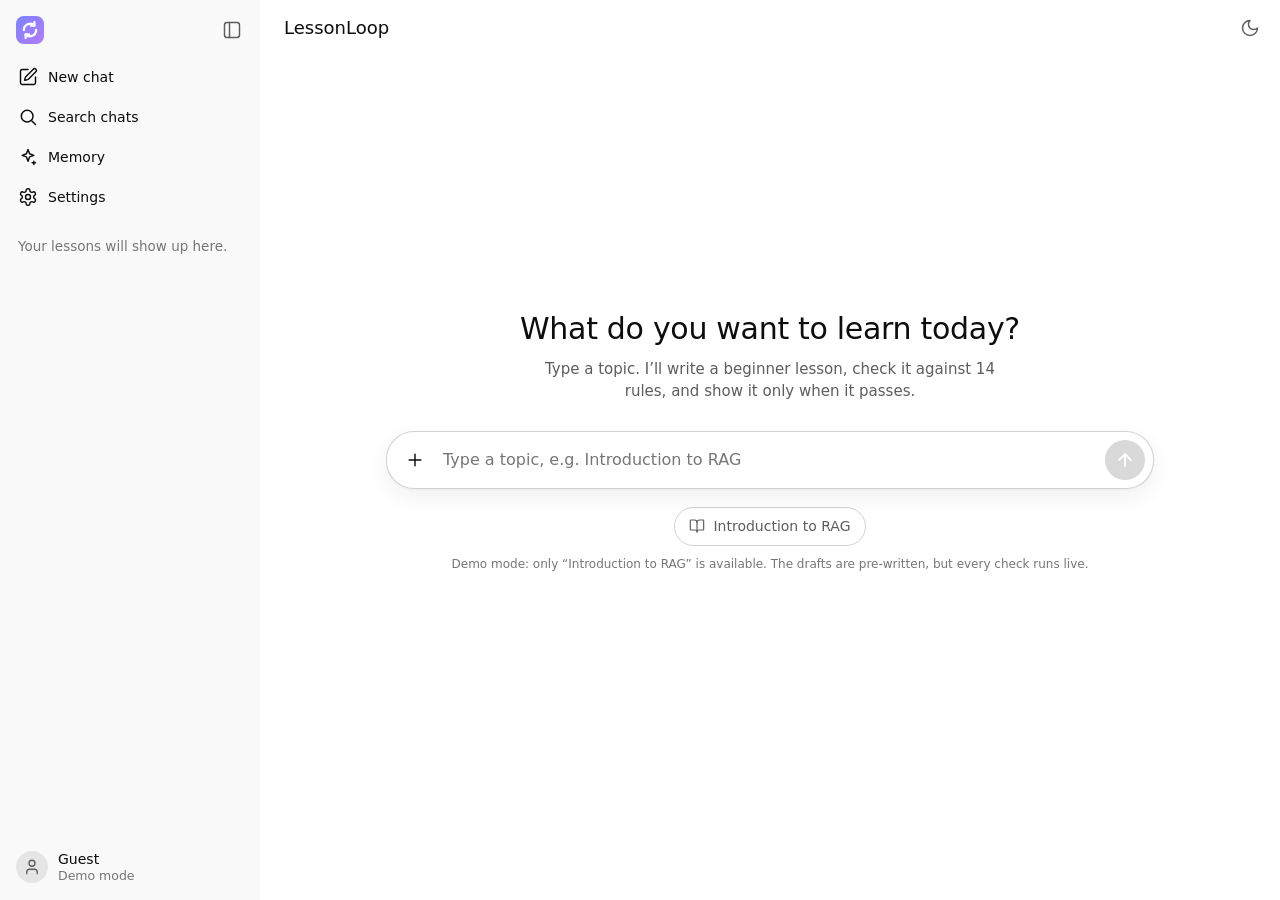
==== frontend/index.html @ 4636804f "LessonLoop: chat frontend, Java backend (PDF/image upload with OCR and pgvector), db schema, Render " ====
<!DOCTYPE html>
<html lang="en" data-theme="light">
<head>
  <meta charset="utf-8">
  <meta name="viewport" content="width=device-width, initial-scale=1, viewport-fit=cover">
  <title>LessonLoop</title>
  <meta name="description" content="Tell LessonLoop a topic. It writes a beginner lesson, checks it against 14 hard pass/fail rules, rewrites it until it passes, and shows you only the lesson that passes.">
  <meta name="color-scheme" content="light dark">
  <link rel="icon" href="data:image/svg+xml,%3Csvg xmlns='http://www.w3.org/2000/svg' viewBox='0 0 32 32'%3E%3Crect width='32' height='32' rx='9' fill='%237c83ff'/%3E%3Cpath d='M9 16a7 7 0 0 1 12-5m2 5a7 7 0 0 1-12 5' fill='none' stroke='white' stroke-width='2.6' stroke-linecap='round'/%3E%3Cpath d='M21 7v4h-4M11 25v-4h4' fill='none' stroke='white' stroke-width='2.6' stroke-linecap='round' stroke-linejoin='round'/%3E%3C/svg%3E">
  <script>
    /* Set the theme before first paint so the page never flashes the wrong colours.
       "lessonloop.theme" is shared with dashboard.html; no value means "follow the system". */
    (function () {
      try {
        var t = localStorage.getItem('lessonloop.theme');
        if (t !== 'light' && t !== 'dark') t = window.matchMedia('(prefers-color-scheme: dark)').matches ? 'dark' : 'light';
        document.documentElement.setAttribute('data-theme', t);
      } catch (e) {}
    })();
  </script>
  <link rel="stylesheet" href="css/chat.css">
</head>
<body>

  <!-- ============ ICON SPRITE (every icon in the page is <use href="#i-name">) ============ -->
  <svg width="0" height="0" style="position:absolute" aria-hidden="true" focusable="false">
    <defs>
      <linearGradient id="lg" x1="0" y1="0" x2="1" y2="1"><stop offset="0" stop-color="#7c83ff"/><stop offset="1" stop-color="#b17cff"/></linearGradient>

      <symbol id="i-logo" viewBox="0 0 32 32">
        <rect width="32" height="32" rx="9" fill="url(#lg)"/>
        <path d="M9 16a7 7 0 0 1 12-5m2 5a7 7 0 0 1-12 5" fill="none" stroke="#fff" stroke-width="2.6" stroke-linecap="round"/>
        <path d="M21 7v4h-4M11 25v-4h4" fill="none" stroke="#fff" stroke-width="2.6" stroke-linecap="round" stroke-linejoin="round"/>
      </symbol>
      <symbol id="i-sidebar" viewBox="0 0 24 24"><rect x="3" y="3" width="18" height="18" rx="3"/><path d="M9 3v18"/></symbol>
      <symbol id="i-new" viewBox="0 0 24 24"><path d="M12 3H5a2 2 0 0 0-2 2v14a2 2 0 0 0 2 2h14a2 2 0 0 0 2-2v-7"/><path d="M18.375 2.625a1 1 0 0 1 3 3l-9.013 9.014a2 2 0 0 1-.853.505l-2.873.84a.5.5 0 0 1-.62-.62l.84-2.873a2 2 0 0 1 .506-.852z"/></symbol>
      <symbol id="i-search" viewBox="0 0 24 24"><circle cx="11" cy="11" r="7"/><path d="m21 21-4.3-4.3"/></symbol>
      <symbol id="i-more" viewBox="0 0 24 24"><circle cx="5" cy="12" r="1.6" fill="currentColor" stroke="none"/><circle cx="12" cy="12" r="1.6" fill="currentColor" stroke="none"/><circle cx="19" cy="12" r="1.6" fill="currentColor" stroke="none"/></symbol>
      <symbol id="i-chevron-down" viewBox="0 0 24 24"><path d="m6 9 6 6 6-6"/></symbol>
      <symbol id="i-chevron-right" viewBox="0 0 24 24"><path d="m9 6 6 6-6 6"/></symbol>
      <symbol id="i-copy" viewBox="0 0 24 24"><rect width="14" height="14" x="8" y="8" rx="2"/><path d="M4 16c-1.1 0-2-.9-2-2V4c0-1.1.9-2 2-2h10c1.1 0 2 .9 2 2"/></symbol>
      <symbol id="i-check" viewBox="0 0 24 24"><path d="M20 6 9 17l-5-5"/></symbol>
      <symbol id="i-check-circle" viewBox="0 0 24 24"><circle cx="12" cy="12" r="9"/><path d="m8.5 12.5 2.5 2.5 4.5-5"/></symbol>
      <symbol id="i-thumb-up" viewBox="0 0 24 24"><path d="M7 10v12"/><path d="M15 5.88 14 10h5.83a2 2 0 0 1 1.92 2.56l-2.33 8A2 2 0 0 1 17.5 22H4a2 2 0 0 1-2-2v-8a2 2 0 0 1 2-2h2.76a2 2 0 0 0 1.79-1.11L12 2a3.13 3.13 0 0 1 3 3.88Z"/></symbol>
      <symbol id="i-thumb-down" viewBox="0 0 24 24"><path d="M17 14V2"/><path d="M9 18.12 10 14H4.17a2 2 0 0 1-1.92-2.56l2.33-8A2 2 0 0 1 6.5 2H20a2 2 0 0 1 2 2v8a2 2 0 0 1-2 2h-2.76a2 2 0 0 0-1.79 1.11L12 22a3.13 3.13 0 0 1-3-3.88Z"/></symbol>
      <symbol id="i-refresh" viewBox="0 0 24 24"><path d="M21 12a9 9 0 1 1-9-9c2.52 0 4.93 1 6.74 2.74L21 8"/><path d="M21 3v5h-5"/></symbol>
      <symbol id="i-arrow-up" viewBox="0 0 24 24"><path d="m5 12 7-7 7 7"/><path d="M12 19V5"/></symbol>
      <symbol id="i-arrow-down" viewBox="0 0 24 24"><path d="M12 5v14"/><path d="m19 12-7 7-7-7"/></symbol>
      <symbol id="i-stop" viewBox="0 0 24 24"><rect x="6" y="6" width="12" height="12" rx="2.5" fill="currentColor" stroke="none"/></symbol>
      <symbol id="i-plus" viewBox="0 0 24 24"><path d="M12 5v14M5 12h14"/></symbol>
      <symbol id="i-x" viewBox="0 0 24 24"><path d="M18 6 6 18M6 6l12 12"/></symbol>
      <symbol id="i-settings" viewBox="0 0 24 24"><path d="M12.22 2h-.44a2 2 0 0 0-2 2v.18a2 2 0 0 1-1 1.73l-.43.25a2 2 0 0 1-2 0l-.15-.08a2 2 0 0 0-2.73.73l-.22.38a2 2 0 0 0 .73 2.73l.15.1a2 2 0 0 1 1 1.72v.51a2 2 0 0 1-1 1.74l-.15.09a2 2 0 0 0-.73 2.73l.22.38a2 2 0 0 0 2.73.73l.15-.08a2 2 0 0 1 2 0l.43.25a2 2 0 0 1 1 1.73V20a2 2 0 0 0 2 2h.44a2 2 0 0 0 2-2v-.18a2 2 0 0 1 1-1.73l.43-.25a2 2 0 0 1 2 0l.15.08a2 2 0 0 0 2.73-.73l.22-.39a2 2 0 0 0-.73-2.73l-.15-.08a2 2 0 0 1-1-1.74v-.5a2 2 0 0 1 1-1.74l.15-.09a2 2 0 0 0 .73-2.73l-.22-.38a2 2 0 0 0-2.73-.73l-.15.08a2 2 0 0 1-2 0l-.43-.25a2 2 0 0 1-1-1.73V4a2 2 0 0 0-2-2z"/><circle cx="12" cy="12" r="3"/></symbol>
      <symbol id="i-trash" viewBox="0 0 24 24"><path d="M3 6h18"/><path d="M19 6v14a2 2 0 0 1-2 2H7a2 2 0 0 1-2-2V6"/><path d="M8 6V4a2 2 0 0 1 2-2h4a2 2 0 0 1 2 2v2"/></symbol>
      <symbol id="i-pencil" viewBox="0 0 24 24"><path d="M21.174 6.812a1 1 0 0 0-3.986-3.987L3.842 16.174a2 2 0 0 0-.5.83l-1.321 4.352a.5.5 0 0 0 .623.622l4.353-1.32a2 2 0 0 0 .83-.497z"/><path d="m15 5 4 4"/></symbol>
      <symbol id="i-download" viewBox="0 0 24 24"><path d="M21 15v4a2 2 0 0 1-2 2H5a2 2 0 0 1-2-2v-4"/><path d="m7 10 5 5 5-5"/><path d="M12 15V3"/></symbol>
      <symbol id="i-printer" viewBox="0 0 24 24"><path d="M6 9V2h12v7"/><path d="M6 18H4a2 2 0 0 1-2-2v-5a2 2 0 0 1 2-2h16a2 2 0 0 1 2 2v5a2 2 0 0 1-2 2h-2"/><rect x="6" y="14" width="12" height="8" rx="1"/></symbol>
      <symbol id="i-sun" viewBox="0 0 24 24"><circle cx="12" cy="12" r="4"/><path d="M12 2v2M12 20v2M4.93 4.93l1.41 1.41M17.66 17.66l1.41 1.41M2 12h2M20 12h2M4.93 19.07l1.41-1.41M17.66 6.34l1.41-1.41"/></symbol>
      <symbol id="i-moon" viewBox="0 0 24 24"><path d="M12 3a6 6 0 0 0 9 9 9 9 0 1 1-9-9z"/></symbol>
      <symbol id="i-user" viewBox="0 0 24 24"><path d="M19 21v-2a4 4 0 0 0-4-4H9a4 4 0 0 0-4 4v2"/><circle cx="12" cy="7" r="4"/></symbol>
      <symbol id="i-sparkle" viewBox="0 0 24 24"><path d="M12 3l1.9 5.1L19 10l-5.1 1.9L12 17l-1.9-5.1L5 10l5.1-1.9z"/><path d="M19 17v4M17 19h4"/></symbol>
      <symbol id="i-shield" viewBox="0 0 24 24"><path d="M20 13c0 5-3.5 7.5-7.66 8.95a1 1 0 0 1-.67-.01C7.5 20.5 4 18 4 13V6a1 1 0 0 1 1-1c2 0 4.5-1.2 6.24-2.72a1.17 1.17 0 0 1 1.52 0C14.51 3.81 17 5 19 5a1 1 0 0 1 1 1z"/><path d="m9 12 2 2 4-4"/></symbol>
      <symbol id="i-database" viewBox="0 0 24 24"><ellipse cx="12" cy="5" rx="9" ry="3"/><path d="M3 5v14a9 3 0 0 0 18 0V5"/><path d="M3 12a9 3 0 0 0 18 0"/></symbol>
      <symbol id="i-sliders" viewBox="0 0 24 24"><path d="M4 21v-7M4 10V3M12 21v-9M12 8V3M20 21v-5M20 12V3M1 14h6M9 8h6M17 16h6"/></symbol>
      <symbol id="i-alert" viewBox="0 0 24 24"><path d="m21.73 18-8-14a2 2 0 0 0-3.48 0l-8 14A2 2 0 0 0 4 21h16a2 2 0 0 0 1.73-3"/><path d="M12 9v4"/><path d="M12 17h.01"/></symbol>
      <symbol id="i-book" viewBox="0 0 24 24"><path d="M12 7v14"/><path d="M3 18a1 1 0 0 1-1-1V4a1 1 0 0 1 1-1h5a4 4 0 0 1 4 4 4 4 0 0 1 4-4h5a1 1 0 0 1 1 1v13a1 1 0 0 1-1 1h-6a3 3 0 0 0-3 3 3 3 0 0 0-3-3z"/></symbol>
      <symbol id="i-list" viewBox="0 0 24 24"><path d="M8 6h13M8 12h13M8 18h13M3 6h.01M3 12h.01M3 18h.01"/></symbol>
      <symbol id="i-upload" viewBox="0 0 24 24"><path d="M21 15v4a2 2 0 0 1-2 2H5a2 2 0 0 1-2-2v-4"/><path d="m17 8-5-5-5 5"/><path d="M12 3v12"/></symbol>
      <symbol id="i-external" viewBox="0 0 24 24"><path d="M15 3h6v6"/><path d="M10 14 21 3"/><path d="M18 13v6a2 2 0 0 1-2 2H5a2 2 0 0 1-2-2V8a2 2 0 0 1 2-2h6"/></symbol>
    </defs>
  </svg>

  <a class="skip" href="#composer-input">Skip to message box</a>

  <div class="app" id="app" data-sidebar="open">
    <script>
      /* Decide the sidebar state before first paint (closed on phones, or if the user closed it), so it never flashes. */
      (function () {
        try {
          var p = JSON.parse(localStorage.getItem('lessonloop.chat.prefs.v1') || '{}');
          var open = !window.matchMedia('(max-width: 900px)').matches && p.sidebar !== false;
          document.getElementById('app').setAttribute('data-sidebar', open ? 'open' : 'closed');
        } catch (e) {}
      })();
    </script>

    <!-- ============ SIDEBAR ============ -->
    <aside class="sidebar" id="sidebar" aria-label="Sidebar">
      <div class="sb-inner">
        <div class="sb-top">
          <button class="sb-logo" type="button" data-action="new-chat" aria-label="LessonLoop, start a new chat" title="New chat">
            <svg class="ico logo-ico" aria-hidden="true" focusable="false"><use href="#i-logo"/></svg>
          </button>
          <button class="icon-btn" type="button" data-action="toggle-sidebar" aria-label="Close sidebar" title="Close sidebar">
            <svg class="ico" aria-hidden="true" focusable="false"><use href="#i-sidebar"/></svg>
          </button>
        </div>

        <div class="sb-nav">
          <button class="sb-item" type="button" data-action="new-chat">
            <svg class="ico" aria-hidden="true" focusable="false"><use href="#i-new"/></svg><span>New chat</span>
          </button>
          <button class="sb-item" type="button" data-action="open-search">
            <svg class="ico" aria-hidden="true" focusable="false"><use href="#i-search"/></svg><span>Search chats</span>
          </button>
          <button class="sb-item" type="button" data-action="open-settings" data-tab="memory">
            <svg class="ico" aria-hidden="true" focusable="false"><use href="#i-sparkle"/></svg><span>Memory</span>
          </button>
          <button class="sb-item" type="button" data-action="open-settings" data-tab="general">
            <svg class="ico" aria-hidden="true" focusable="false"><use href="#i-settings"/></svg><span>Settings</span>
          </button>
        </div>

        <nav class="sb-scroll" id="chat-list" aria-label="Chat history"></nav>

        <div class="sb-foot">
          <button class="profile" type="button" id="profile-btn" data-action="profile-menu" aria-haspopup="menu" aria-expanded="false">
            <span class="avatar"><svg class="ico" aria-hidden="true" focusable="false"><use href="#i-user"/></svg></span>
            <span class="profile-text"><b>Guest</b><small id="profile-sub">Demo mode</small></span>
          </button>
        </div>
      </div>
    </aside>
    <div class="sb-backdrop" id="sb-backdrop" data-action="toggle-sidebar" hidden></div>

    <!-- ============ MAIN ============ -->
    <div class="main">
      <header class="topbar">
        <div class="tb-left">
          <button class="icon-btn tb-open" type="button" data-action="toggle-sidebar" aria-label="Open sidebar" title="Open sidebar">
            <svg class="ico" aria-hidden="true" focusable="false"><use href="#i-sidebar"/></svg>
          </button>
          <button class="icon-btn tb-new" type="button" data-action="new-chat" aria-label="New chat" title="New chat">
            <svg class="ico" aria-hidden="true" focusable="false"><use href="#i-new"/></svg>
          </button>
          <div class="model-btn static"><span class="model-name">LessonLoop</span></div>
        </div>
        <div class="tb-right">
          <button class="icon-btn theme-btn" type="button" data-action="theme-toggle" aria-label="Switch light or dark theme" title="Switch theme">
            <svg class="ico ico-moon" aria-hidden="true" focusable="false"><use href="#i-moon"/></svg>
            <svg class="ico ico-sun" aria-hidden="true" focusable="false"><use href="#i-sun"/></svg>
          </button>
        </div>
      </header>

      <main class="thread-wrap" id="main" data-empty="true">
        <div class="scroller" id="scroller">
          <div class="hero" id="hero">
            <h1>What do you want to learn today?</h1>
            <p>Type a topic. I’ll write a beginner lesson, check it against 14 rules, and show it only when it passes.</p>
          </div>
          <div class="thread" id="thread" role="log" aria-live="off" aria-label="Conversation"></div>
        </div>

        <div class="composer-zone">
          <button class="to-bottom" id="to-bottom" type="button" data-action="scroll-bottom" aria-label="Scroll to the latest message" title="Scroll to bottom" hidden>
            <svg class="ico" aria-hidden="true" focusable="false"><use href="#i-arrow-down"/></svg>
          </button>
          <div class="composer-inner">
            <form class="composer" id="composer" autocomplete="off">
              <button class="c-btn plus" type="button" id="plus-btn" data-action="plus-menu" aria-label="Options" title="Options" aria-haspopup="menu" aria-expanded="false">
                <svg class="ico" aria-hidden="true" focusable="false"><use href="#i-plus"/></svg>
              </button>
              <label class="sr-only" for="composer-input">Message</label>
              <textarea id="composer-input" rows="1" maxlength="500" placeholder="Type a topic, e.g. Introduction to RAG"></textarea>
              <button class="c-btn send" type="submit" id="send-btn" aria-label="Send message" title="Send" disabled>
                <svg class="ico" aria-hidden="true" focusable="false"><use href="#i-arrow-up"/></svg>
              </button>
            </form>
            <div class="chips" id="chips"></div>
            <p class="foot-note" id="foot-note"></p>
          </div>
        </div>
      </main>
    </div>
  </div>

  <!-- ============ SETTINGS ============ -->
  <dialog id="settings" class="modal settings" aria-labelledby="settings-title">
    <div class="modal-head">
      <h2 id="settings-title">Settings</h2>
      <button class="icon-btn" type="button" data-action="close-dialog" aria-label="Close settings">
        <svg class="ico" aria-hidden="true" focusable="false"><use href="#i-x"/></svg>
      </button>
    </div>
    <div class="settings-body">
      <nav class="settings-nav" id="settings-nav" aria-label="Settings sections"></nav>
      <div class="settings-pane" id="settings-pane"></div>
    </div>
  </dialog>

  <!-- ============ SEARCH ============ -->
  <dialog id="search" class="modal search" aria-label="Search chats">
    <div class="search-box">
      <svg class="ico" aria-hidden="true" focusable="false"><use href="#i-search"/></svg>
      <input id="search-input" type="text" placeholder="Search chats…" autocomplete="off" spellcheck="false" aria-label="Search chats">
      <button class="icon-btn" type="button" data-action="close-dialog" aria-label="Close search">
        <svg class="ico" aria-hidden="true" focusable="false"><use href="#i-x"/></svg>
      </button>
    </div>
    <div class="search-results" id="search-results"></div>
  </dialog>

  <!-- ============ CONFIRM ============ -->
  <dialog id="confirm" class="modal confirm" aria-labelledby="confirm-title">
    <form method="dialog">
      <h2 id="confirm-title"></h2>
      <p id="confirm-text"></p>
      <div class="confirm-actions">
        <button class="btn ghost" id="confirm-cancel" value="cancel">Cancel</button>
        <button class="btn danger" id="confirm-ok" value="ok">Delete</button>
      </div>
    </form>
  </dialog>

  <div class="toasts" id="toasts" popover="manual" aria-live="polite"></div>
  <div class="sr-only" id="sr-status" role="status" aria-live="polite"></div>
  <input type="file" id="file-input" accept="application/pdf,image/*" hidden>

  <script src="js/rubric.js"></script>
  <script src="js/lesson.js"></script>
  <script src="js/evaluator.js"></script>
  <script src="js/markdown.js"></script>
  <script src="js/memory.js"></script>
  <script src="js/engine.js"></script>
  <script src="js/chat-store.js"></script>
  <script src="js/chat-ui.js"></script>
  <script src="js/chat.js"></script>
</body>
</html>
---- frontend/css/chat.css ----
/* =====================================================================
   LessonLoop chat — styles
   tokens → base → layout → sidebar → header → thread → composer →
   menus → dialogs → controls → toasts → responsive → motion → print
   ===================================================================== */

/* ---------- 1. tokens ---------- */
:root {
  --font: ui-sans-serif, -apple-system, system-ui, "Segoe UI", Roboto, "Helvetica Neue", Arial, "Noto Sans", sans-serif, "Apple Color Emoji", "Segoe UI Emoji";
  --mono: ui-monospace, SFMono-Regular, "SF Mono", Menlo, Consolas, "Liberation Mono", monospace;
  --sidebar-w: 260px;
  --thread-w: 768px;
  --ease: cubic-bezier(.2, .7, .2, 1);

  --bg: #ffffff;
  --bg-sidebar: #f9f9f9;
  --bg-pop: #ffffff;
  --bg-subtle: #f4f4f4;
  --bg-hover: rgba(0, 0, 0, .05);
  --bg-active: rgba(0, 0, 0, .08);
  --seg-on: #ffffff;
  --text: #0d0d0d;
  --text-2: #5d5d5d;
  --text-3: #767676;
  --border: rgba(0, 0, 0, .1);
  --border-strong: rgba(0, 0, 0, .18);
  --composer-bg: #ffffff;
  --composer-shadow: 0 1px 2px rgba(0, 0, 0, .04), 0 8px 24px rgba(0, 0, 0, .06);
  --btn-bg: #0d0d0d;
  --btn-fg: #ffffff;
  --btn-off: #d9d9d9;
  --accent: #4f56e0;
  --accent-soft: rgba(79, 86, 224, .18);
  --pass: #0e8f63;  --pass-bg: rgba(14, 143, 99, .1);
  --fail: #d92d20;  --fail-bg: rgba(217, 45, 32, .08);
  --warn: #b45309;  --warn-bg: rgba(217, 119, 6, .1);
  --pop-shadow: 0 12px 40px rgba(0, 0, 0, .14), 0 2px 6px rgba(0, 0, 0, .06);
  --overlay: rgba(0, 0, 0, .4);
  color-scheme: light;
}

:root[data-theme="dark"] {
  --bg: #212121;
  --bg-sidebar: #171717;
  --bg-pop: #2f2f2f;
  --bg-subtle: #2f2f2f;
  --bg-hover: rgba(255, 255, 255, .07);
  --bg-active: rgba(255, 255, 255, .11);
  --seg-on: #4a4a4a;
  --text: #ececec;
  --text-2: #b4b4b4;
  --text-3: #8a8a8a;
  --border: rgba(255, 255, 255, .1);
  --border-strong: rgba(255, 255, 255, .2);
  --composer-bg: #303030;
  --composer-shadow: 0 0 0 1px rgba(255, 255, 255, .03);
  --btn-bg: #ffffff;
  --btn-fg: #0d0d0d;
  --btn-off: #4a4a4a;
  --accent: #9096ff;
  --accent-soft: rgba(144, 150, 255, .22);
  --pass: #3ddc9a;  --pass-bg: rgba(61, 220, 154, .12);
  --fail: #ff6b60;  --fail-bg: rgba(255, 107, 96, .12);
  --warn: #f5b042;  --warn-bg: rgba(245, 176, 66, .12);
  --pop-shadow: 0 12px 40px rgba(0, 0, 0, .5), 0 0 0 1px rgba(255, 255, 255, .06);
  --overlay: rgba(0, 0, 0, .6);
  color-scheme: dark;
}

/* ---------- 2. base ---------- */
*, *::before, *::after { box-sizing: border-box; }
html { height: 100%; -webkit-text-size-adjust: 100%; }
body {
  margin: 0; height: 100%; overflow: hidden;
  background: var(--bg); color: var(--text);
  font: 16px/1.5 var(--font);
  -webkit-font-smoothing: antialiased; text-rendering: optimizeLegibility;
}
* { scrollbar-width: thin; scrollbar-color: var(--border-strong) transparent; }
button, input, textarea, select { font: inherit; color: inherit; }
button { background: none; border: 0; padding: 0; cursor: pointer; -webkit-tap-highlight-color: transparent; }
button:disabled { cursor: default; }
a { color: inherit; }
h1, h2, h3, h4, p { margin: 0; }
[hidden] { display: none !important; }
:focus-visible { outline: 2px solid var(--accent); outline-offset: 2px; }
::selection { background: var(--accent-soft); }

.sr-only { position: absolute; width: 1px; height: 1px; margin: -1px; padding: 0; overflow: hidden; clip: rect(0, 0, 0, 0); white-space: nowrap; border: 0; }
.skip { position: absolute; left: -9999px; top: 8px; z-index: 500; padding: 8px 14px; border-radius: 10px; background: var(--btn-bg); color: var(--btn-fg); }
.skip:focus { left: 8px; }

.ico { width: 20px; height: 20px; flex: none; fill: none; stroke: currentColor; stroke-width: 1.75; stroke-linecap: round; stroke-linejoin: round; }
.logo-ico { width: 28px; height: 28px; stroke: none; }

/* ---------- 3. layout ---------- */
.app { display: flex; width: 100%; height: 100vh; height: 100dvh; overflow: hidden; }
.main { flex: 1; min-width: 0; display: flex; flex-direction: column; position: relative; }

/* ---------- 4. sidebar ---------- */
.sidebar {
  flex: 0 0 var(--sidebar-w); width: var(--sidebar-w);
  background: var(--bg-sidebar); overflow: hidden;
  transition: flex-basis .25s var(--ease), width .25s var(--ease);
}
.app[data-sidebar="closed"] .sidebar { flex-basis: 0; width: 0; }
.sb-inner { width: var(--sidebar-w); height: 100%; display: flex; flex-direction: column; padding: 8px; }

.sb-top { flex: none; display: flex; align-items: center; justify-content: space-between; height: 44px; padding: 0 2px 0 2px; }
.sb-logo { width: 40px; height: 40px; display: grid; place-items: center; border-radius: 10px; }
.sb-logo:hover { background: var(--bg-hover); }

.icon-btn { width: 36px; height: 36px; display: inline-grid; place-items: center; flex: none; border-radius: 10px; color: var(--text-2); }
.icon-btn:hover { background: var(--bg-hover); color: var(--text); }

.sb-nav { flex: none; display: flex; flex-direction: column; gap: 2px; margin: 6px 0 4px; }
.sb-item { display: flex; align-items: center; gap: 10px; width: 100%; height: 38px; padding: 0 10px; border-radius: 10px; font-size: 14px; text-align: left; color: var(--text); }
.sb-item:hover { background: var(--bg-hover); }

.sb-scroll { flex: 1; min-height: 0; overflow-y: auto; margin: 0 -4px; padding: 0 4px 8px; }
.sb-group-title { padding: 16px 10px 6px; font-size: 12px; line-height: 16px; font-weight: 600; color: var(--text-3); }
.sb-empty { padding: 16px 10px; font-size: 13.5px; color: var(--text-3); }

.chat-item { position: relative; display: flex; align-items: center; border-radius: 10px; }
.chat-item:hover, .chat-item:focus-within { background: var(--bg-hover); }
.chat-item.active { background: var(--bg-active); }
.chat-link {
  flex: 1; min-width: 0; display: block; height: 36px; padding: 0 10px; line-height: 36px;
  font-size: 14px; white-space: nowrap; overflow: hidden; text-overflow: ellipsis;
  text-decoration: none; border-radius: 10px;
}
.chat-item:hover .chat-link, .chat-item:focus-within .chat-link { padding-right: 38px; }
.chat-more { position: absolute; right: 4px; top: 4px; width: 28px; height: 28px; display: none; place-items: center; border-radius: 8px; color: var(--text-2); }
.chat-more:hover, .chat-more[aria-expanded="true"] { background: var(--bg-active); color: var(--text); }
.chat-item:hover .chat-more, .chat-item:focus-within .chat-more, .chat-more[aria-expanded="true"] { display: grid; }
.chat-busy { flex: none; width: 8px; height: 8px; margin-right: 12px; border-radius: 50%; background: var(--text-3); animation: pulse 1s ease-in-out infinite; }
.chat-item:hover .chat-busy { display: none; }
.chat-rename { width: 100%; height: 36px; padding: 0 10px; font-size: 14px; border: 1px solid var(--border-strong); border-radius: 10px; background: var(--bg); outline: none; }
.chat-rename:focus { border-color: var(--accent); box-shadow: 0 0 0 3px var(--accent-soft); }

.sb-foot { flex: none; padding-top: 8px; }
.profile { display: flex; align-items: center; gap: 10px; width: 100%; padding: 8px; border-radius: 12px; text-align: left; }
.profile:hover, .profile[aria-expanded="true"] { background: var(--bg-hover); }
.avatar { width: 32px; height: 32px; flex: none; display: grid; place-items: center; border-radius: 50%; background: var(--bg-active); color: var(--text-2); }
.avatar .ico { width: 18px; height: 18px; }
.profile-text { display: flex; flex-direction: column; min-width: 0; line-height: 1.25; }
.profile-text b { font-size: 14px; font-weight: 500; }
.profile-text small { font-size: 12.5px; color: var(--text-3); }

.sb-backdrop { position: fixed; inset: 0; z-index: 50; background: var(--overlay); }

/* ---------- 5. header ---------- */
.topbar { flex: none; height: 56px; display: flex; align-items: center; justify-content: space-between; gap: 8px; padding: 0 12px; }
.tb-left, .tb-right { display: flex; align-items: center; gap: 4px; min-width: 0; }
.tb-open, .tb-new { display: none; }
.app[data-sidebar="closed"] .tb-open, .app[data-sidebar="closed"] .tb-new { display: inline-grid; }

.model-btn { display: inline-flex; align-items: center; gap: 8px; height: 40px; padding: 0 10px 0 12px; border-radius: 12px; font-size: 18px; line-height: 24px; color: var(--text); white-space: nowrap; }
.model-btn:hover, .model-btn[aria-expanded="true"] { background: var(--bg-hover); }
.model-name { font-weight: 500; }
.model-btn.static { cursor: default; padding-right: 12px; }
.model-btn.static:hover { background: none; }
.model-mode { color: var(--text-3); }
.model-btn .ico { width: 16px; height: 16px; color: var(--text-3); }

.theme-btn .ico-sun { display: none; }
:root[data-theme="dark"] .theme-btn .ico-sun { display: block; }
:root[data-theme="dark"] .theme-btn .ico-moon { display: none; }

/* ---------- 6. thread ---------- */
.thread-wrap { position: relative; flex: 1; min-height: 0; display: flex; flex-direction: column; }
.scroller { flex: 1 1 auto; min-height: 0; overflow-y: auto; overscroll-behavior: contain; }

.hero { display: none; text-align: center; padding: 0 24px 28px; }
.hero h1 { font-size: 30px; line-height: 38px; font-weight: 500; letter-spacing: -.01em; }
.hero p { max-width: 480px; margin: 10px auto 0; font-size: 15px; line-height: 1.5; color: var(--text-2); }

.thread-wrap[data-empty="true"] { justify-content: center; padding-bottom: 7vh; }
.thread-wrap[data-empty="true"] .scroller { flex: 0 0 auto; overflow: visible; }
.thread-wrap[data-empty="true"] .hero { display: block; }
.thread-wrap[data-empty="true"] .thread { display: none; }

.thread { width: 100%; max-width: var(--thread-w); margin: 0 auto; padding: 4px 20px 32px; }
.msg { margin-top: 28px; }
.msg:first-child { margin-top: 12px; }
.msg.enter { animation: rise .28s var(--ease) both; }

/* user message: right-aligned bubble */
.msg.user { display: flex; flex-direction: column; align-items: flex-end; gap: 2px; }
.bubble { max-width: 75%; padding: 10px 18px; border-radius: 22px; background: var(--bg-subtle); line-height: 1.6; white-space: pre-wrap; overflow-wrap: anywhere; }
.msg-tools { display: flex; opacity: 0; transition: opacity .15s; }
.msg.user:hover .msg-tools, .msg.user:focus-within .msg-tools { opacity: 1; }

/* assistant message */
.prose { font-size: 16px; line-height: 1.75; color: var(--text); overflow-wrap: anywhere; }
.prose > :first-child { margin-top: 0; }
.prose > :last-child { margin-bottom: 0; }
.prose h1 { margin: 4px 0 18px; font-size: 1.75rem; line-height: 1.25; font-weight: 700; letter-spacing: -.015em; }
.prose h2 { margin: 32px 0 10px; font-size: 1.25rem; line-height: 1.4; font-weight: 600; }
.prose h3 { margin: 24px 0 8px; font-size: 1.0625rem; line-height: 1.5; font-weight: 600; }
.prose p { margin: 0 0 16px; }
.prose strong { font-weight: 600; }
.prose ul, .prose ol { margin: 0 0 16px; padding-left: 26px; }
.prose li { margin: 6px 0; padding-left: 4px; }
.prose li::marker { color: var(--text-2); }
.prose blockquote { margin: 0 0 20px; padding: 2px 0 2px 16px; border-left: 3px solid var(--border-strong); color: var(--text-2); }
.prose code { padding: .15em .4em; border-radius: 6px; background: var(--bg-active); font: .875em var(--mono); }

.caret { display: inline-block; width: .62em; height: .62em; margin-left: 4px; border-radius: 50%; background: var(--text); vertical-align: baseline; animation: caret 1s ease-in-out infinite; }

.suggest { display: flex; flex-wrap: wrap; gap: 8px; margin-top: 16px; }
.stopped-note { color: var(--text-3); font-size: 14.5px; }

/* "thinking" row: the generate → evaluate → regenerate loop, collapsed like ChatGPT's reasoning */
.think { margin: 0 0 14px; }
.think-btn { display: inline-flex; align-items: center; gap: 8px; max-width: 100%; margin-left: -8px; padding: 6px 8px; border-radius: 12px; font-size: 14.5px; line-height: 20px; color: var(--text-2); text-align: left; }
.think-btn:hover:not(:disabled) { background: var(--bg-hover); color: var(--text); }
.think-btn:disabled { cursor: default; }
.think-ico { width: 18px; height: 18px; display: grid; place-items: center; flex: none; }
.think-ico .ico { width: 18px; height: 18px; }
.think[data-tone="ok"] .think-ico { color: var(--pass); }
.think[data-tone="warn"] .think-ico { color: var(--warn); }
.think[data-tone="bad"] .think-ico { color: var(--fail); }
.think[data-tone="idle"] .think-ico { color: var(--text-3); }
.think-label { min-width: 0; overflow: hidden; text-overflow: ellipsis; white-space: nowrap; }
.think[data-tone="ok"] .think-label { color: var(--text); }
.think-meta { color: var(--text-3); white-space: nowrap; }
.think-btn .chev { width: 16px; height: 16px; color: var(--text-3); transition: transform .2s var(--ease); }
.think[data-open="true"] .chev { transform: rotate(90deg); }
.spin { width: 14px; height: 14px; border-radius: 50%; border: 2px solid var(--border-strong); border-top-color: var(--text); animation: spin .8s linear infinite; }
.shimmer {
  color: transparent;
  background: linear-gradient(90deg, var(--text-3) 0%, var(--text) 45%, var(--text-3) 90%) 0 0 / 250% 100%;
  -webkit-background-clip: text; background-clip: text;
  animation: shimmer 2s linear infinite;
}

.think[data-open="true"] { margin-bottom: 26px; }
.think-panel { margin: 8px 0 4px 8px; padding: 6px 0 4px 22px; border-left: 2px solid var(--border); display: flex; flex-direction: column; gap: 18px; font-size: 14px; color: var(--text-2); }
.tl-item { position: relative; }
.tl-dot { position: absolute; left: -28px; top: 5px; width: 10px; height: 10px; border-radius: 50%; background: var(--text-3); box-shadow: 0 0 0 4px var(--bg); }
.tl-dot.ok { background: var(--pass); }
.tl-dot.bad { background: var(--fail); }
.tl-dot.warn { background: var(--warn); }
.tl-dot.mem { background: var(--accent); }
.tl-dot.run { background: var(--text); animation: pulse 1s ease-in-out infinite; }
.tl-title { font-size: 14.5px; line-height: 20px; font-weight: 500; color: var(--text); }
.tl-sub { margin-top: 2px; font-size: 13px; color: var(--text-3); }

.fails { list-style: none; margin: 10px 0 0; padding: 0; display: flex; flex-direction: column; gap: 10px; }
.fail { padding: 10px 12px; border: 1px solid var(--border); border-radius: 12px; background: var(--bg); }
.fail-top { display: flex; align-items: center; gap: 8px; flex-wrap: wrap; }
.fail-title { font-size: 14px; font-weight: 500; color: var(--text); }
.fail-top .tag { margin-left: auto; }
.fail-why { margin-top: 6px; font-size: 13.5px; line-height: 1.5; }
.fail-quote { margin: 8px 0 0; padding: 6px 10px; border-left: 3px solid var(--fail); border-radius: 0 8px 8px 0; background: var(--fail-bg); color: var(--text); font-size: 13px; font-style: italic; overflow-wrap: anywhere; }
.fail-change { margin-top: 8px; font-size: 13px; color: var(--text-3); }
.fail-change b { color: var(--text-2); font-weight: 500; }

.changes { display: grid; gap: 6px; margin-top: 10px; font-size: 13px; }
.changes p { display: flex; align-items: center; flex-wrap: wrap; gap: 6px; }
.changes b { min-width: 112px; font-weight: 500; color: var(--text-2); }
.none { color: var(--text-3); }

.prompt { margin-top: 10px; }
.link-btn { display: inline-flex; align-items: center; gap: 4px; margin-left: -2px; font-size: 13px; color: var(--text-3); }
.link-btn:hover { color: var(--text); }
.link-btn .chev { width: 14px; height: 14px; transition: transform .2s var(--ease); }
.link-btn[aria-expanded="true"] .chev { transform: rotate(90deg); }
.prompt pre { margin: 8px 0 0; padding: 10px 12px; max-height: 260px; overflow: auto; border-radius: 10px; background: var(--bg-subtle); color: var(--text-2); font: 12.5px/1.55 var(--mono); white-space: pre-wrap; overflow-wrap: anywhere; }
.tl-export { display: flex; flex-wrap: wrap; gap: 8px; }

.cid { display: inline-block; padding: 2px 7px; border-radius: 6px; background: var(--bg-active); color: var(--text); font: 600 12px/1.5 var(--mono); }
.cid.ok { background: var(--pass-bg); color: var(--pass); }
.cid.warn { background: var(--warn-bg); color: var(--warn); }
.cid.bad { background: var(--fail-bg); color: var(--fail); }

.tag { display: inline-flex; align-items: center; padding: 2px 9px; border-radius: 999px; background: var(--bg-active); color: var(--text-2); font-size: 12px; font-weight: 500; white-space: nowrap; }
.tag.ok { background: var(--pass-bg); color: var(--pass); }
.tag.bad { background: var(--fail-bg); color: var(--fail); }
.tag.warn { background: var(--warn-bg); color: var(--warn); }

.notice { display: flex; gap: 12px; margin: 0 0 18px; padding: 12px 14px; border: 1px solid var(--border); border-radius: 14px; font-size: 14.5px; line-height: 1.55; }
.notice .ico { width: 18px; height: 18px; margin-top: 2px; }
.notice.warn { background: var(--warn-bg); border-color: rgba(217, 119, 6, .3); }
.notice.warn .ico { color: var(--warn); }
.notice.err { background: var(--fail-bg); border-color: rgba(217, 45, 32, .3); }
.notice.err .ico { color: var(--fail); }

/* action row under the answer */
.actions { display: flex; flex-wrap: wrap; align-items: center; gap: 2px; margin: 10px 0 0 -8px; }
.act { width: 34px; height: 34px; display: inline-grid; place-items: center; border-radius: 10px; color: var(--text-2); }
.act:hover { background: var(--bg-hover); color: var(--text); }
.act .ico { width: 18px; height: 18px; }
.act[aria-pressed="true"] { color: var(--text); background: var(--bg-active); }
.act.ok { color: var(--pass); }
.act-text { display: inline-flex; align-items: center; gap: 6px; height: 34px; margin-left: 4px; padding: 0 10px; border-radius: 10px; font-size: 13.5px; color: var(--text-2); }
.act-text:hover { background: var(--bg-hover); color: var(--text); }
.act-text .ico { width: 16px; height: 16px; }
.act-text .tag { padding: 0 7px; }
.msg.assistant:not([data-last="true"]) .actions { opacity: 0; transition: opacity .15s; }
.msg.assistant:hover .actions, .msg.assistant:focus-within .actions { opacity: 1; }

.pill { display: inline-flex; align-items: center; gap: 6px; margin-top: 10px; padding: 5px 12px 5px 10px; border-radius: 999px; background: var(--bg-subtle); color: var(--text-2); font-size: 13px; }
.pill:hover { background: var(--bg-active); color: var(--text); }
.pill .ico { width: 15px; height: 15px; }

.fb { max-width: 520px; margin-top: 10px; padding: 16px; border: 1px solid var(--border); border-radius: 16px; background: var(--bg); }
.fb h4 { margin-bottom: 10px; font-size: 14.5px; font-weight: 600; }
.fb-chips { display: flex; flex-wrap: wrap; gap: 8px; margin-bottom: 12px; }
.fchip { padding: 6px 12px; border: 1px solid var(--border-strong); border-radius: 999px; font-size: 13.5px; }
.fchip:hover { background: var(--bg-hover); }
.fchip[aria-pressed="true"] { border-color: var(--text); background: var(--text); color: var(--bg); }
.fb textarea { display: block; width: 100%; min-height: 72px; padding: 10px 12px; resize: vertical; border: 1px solid var(--border-strong); border-radius: 12px; background: transparent; font-size: 14.5px; line-height: 1.5; outline: none; }
.fb textarea:focus { border-color: var(--accent); box-shadow: 0 0 0 3px var(--accent-soft); }
.fb-actions { display: flex; justify-content: flex-end; gap: 8px; margin-top: 12px; }

/* ---------- 7. composer ---------- */
.composer-zone { position: relative; flex: none; padding: 0 16px env(safe-area-inset-bottom, 0); }
.composer-zone::before { content: ""; position: absolute; left: 0; right: 0; top: -28px; height: 28px; background: linear-gradient(to top, var(--bg), transparent); pointer-events: none; }
.thread-wrap[data-empty="true"] .composer-zone::before { display: none; }
.composer-inner { width: 100%; max-width: var(--thread-w); margin: 0 auto; padding-bottom: 6px; }

.composer { display: flex; align-items: flex-end; gap: 4px; padding: 8px; border: 1px solid var(--border); border-radius: 28px; background: var(--composer-bg); box-shadow: var(--composer-shadow); cursor: text; transition: border-color .2s, box-shadow .2s; }
.composer:focus-within { border-color: var(--border-strong); }
.composer textarea { flex: 1; min-width: 0; max-height: 200px; padding: 8px 4px; resize: none; border: 0; outline: 0; background: transparent; font-size: 16px; line-height: 24px; }
.composer textarea::placeholder { color: var(--text-3); }
.c-btn { width: 40px; height: 40px; flex: none; display: grid; place-items: center; border-radius: 50%; }
.c-btn.plus { color: var(--text); }
.c-btn.plus:hover, .c-btn.plus[aria-expanded="true"] { background: var(--bg-hover); }
.c-btn.send { background: var(--btn-bg); color: var(--btn-fg); transition: opacity .15s, background .15s; }
.c-btn.send:hover:not(:disabled) { opacity: .85; }
.c-btn.send:disabled { background: var(--btn-off); color: var(--bg); opacity: 1; }
.c-btn.send .ico { width: 20px; height: 20px; stroke-width: 2.25; }
.c-btn.send[data-mode="stop"] .ico { width: 18px; height: 18px; }

.to-bottom { position: absolute; left: 50%; top: -52px; transform: translateX(-50%); width: 36px; height: 36px; display: grid; place-items: center; border: 1px solid var(--border-strong); border-radius: 50%; background: var(--bg); color: var(--text-2); box-shadow: 0 2px 10px rgba(0, 0, 0, .12); }
.to-bottom:hover { background: var(--bg-subtle); color: var(--text); }
.to-bottom .ico { width: 18px; height: 18px; }

.chips { display: flex; flex-wrap: wrap; justify-content: center; gap: 8px; margin-top: 18px; }
.chips:empty { display: none; }
.thread-wrap:not([data-empty="true"]) .chips { display: none; }
.chip-btn { display: inline-flex; align-items: center; gap: 8px; padding: 8px 14px; border: 1px solid var(--border-strong); border-radius: 999px; font-size: 14px; color: var(--text-2); }
.chip-btn:hover { background: var(--bg-hover); color: var(--text); }
.chip-btn .ico { width: 16px; height: 16px; }

.foot-note { padding: 10px 8px 6px; text-align: center; font-size: 12px; line-height: 16px; color: var(--text-3); }

/* ---------- 8. menus ---------- */
.menu { position: fixed; z-index: 200; min-width: 230px; max-width: 340px; padding: 6px; border: 1px solid var(--border); border-radius: 16px; background: var(--bg-pop); box-shadow: var(--pop-shadow); animation: pop .12s var(--ease) both; }
.menu-item { display: flex; align-items: center; gap: 12px; width: 100%; padding: 9px 10px; border-radius: 10px; font-size: 14.5px; line-height: 20px; text-align: left; color: var(--text); }
.menu-item:hover, .menu-item:focus-visible { background: var(--bg-hover); outline: none; }
.menu-item:disabled { opacity: .45; }
.menu-item.danger { color: var(--fail); }
.mi-ico { width: 18px; height: 18px; color: var(--text-2); }
.menu-item.danger .mi-ico { color: var(--fail); }
.mi-text { flex: 1; min-width: 0; }
.mi-label { display: block; }
.mi-desc { display: block; margin-top: 1px; font-size: 12.5px; line-height: 1.4; color: var(--text-3); }
.mi-check { width: 18px; height: 18px; color: var(--text); }
.menu-sep { height: 1px; margin: 6px 4px; background: var(--border); }
.menu-head { padding: 8px 10px 4px; font-size: 12px; font-weight: 600; color: var(--text-3); }

/* ---------- 9. dialogs ---------- */
dialog.modal { max-width: calc(100vw - 24px); max-height: calc(100dvh - 24px); padding: 0; border: 0; border-radius: 20px; background: var(--bg-pop); color: var(--text); box-shadow: var(--pop-shadow); overflow: hidden; }
dialog.modal[open] { display: flex; flex-direction: column; animation: pop .16s var(--ease) both; }
dialog.modal::backdrop { background: var(--overlay); animation: fade .16s ease both; }
.modal-head { flex: none; display: flex; align-items: center; justify-content: space-between; padding: 14px 14px 14px 24px; border-bottom: 1px solid var(--border); }
.modal-head h2 { font-size: 18px; font-weight: 600; }

dialog.settings { width: 780px; height: min(640px, calc(100dvh - 24px)); }
.settings-body { flex: 1; min-height: 0; display: flex; }
.settings-nav { flex: 0 0 214px; display: flex; flex-direction: column; gap: 2px; padding: 12px; overflow: auto; border-right: 1px solid var(--border); }
.nav-item { display: flex; align-items: center; gap: 10px; width: 100%; height: 40px; padding: 0 12px; border-radius: 10px; font-size: 14.5px; text-align: left; white-space: nowrap; }
.nav-item:hover { background: var(--bg-hover); }
.nav-item[aria-current="true"] { background: var(--bg-active); }
.nav-item .lbl-short { display: none; }
.settings-pane { flex: 1; min-width: 0; padding: 4px 28px 32px; overflow-y: auto; }

.pane-title { padding: 20px 0 4px; font-size: 16px; font-weight: 600; }
.pane-lead { margin-bottom: 6px; font-size: 14px; line-height: 1.5; color: var(--text-2); }
.row { display: flex; align-items: center; justify-content: space-between; gap: 20px; padding: 14px 0; border-bottom: 1px solid var(--border); }
.row-main { min-width: 0; }
.row-main b { display: block; font-size: 14.5px; font-weight: 500; }
.row-main small { display: block; margin-top: 2px; font-size: 13px; line-height: 1.45; color: var(--text-3); }
.row-ctl { flex: none; display: flex; align-items: center; gap: 8px; }
.row.stack { flex-direction: column; align-items: stretch; gap: 10px; }
.row.stack .row-ctl { width: 100%; }
.sub { display: flex; align-items: center; gap: 8px; margin: 26px 0 6px; font-size: 13px; font-weight: 600; color: var(--text-2); }
.sub .count { padding: 1px 8px; border-radius: 999px; background: var(--bg-active); font-size: 12px; font-weight: 500; }
.empty-note { padding: 14px 0; font-size: 13.5px; line-height: 1.5; color: var(--text-3); }
.btn-row { display: flex; flex-wrap: wrap; gap: 10px; margin-top: 24px; }

.item { display: flex; align-items: flex-start; gap: 12px; padding: 12px 0; border-bottom: 1px solid var(--border); }
.item > .cid { margin-top: 2px; }
.item p { flex: 1; min-width: 0; font-size: 14px; line-height: 1.5; }
.item small { display: block; margin-top: 2px; font-size: 12.5px; color: var(--text-3); }
.x-btn { width: 28px; height: 28px; flex: none; display: grid; place-items: center; border-radius: 8px; color: var(--text-3); }
.x-btn:hover { background: var(--bg-hover); color: var(--text); }
.x-btn .ico { width: 16px; height: 16px; }
.note-ico { flex: none; width: 18px; height: 18px; margin-top: 2px; color: var(--text-2); }

.bars { display: grid; gap: 8px; padding-top: 6px; }
.bar-row { display: grid; grid-template-columns: 64px 1fr 24px; align-items: center; gap: 10px; font-size: 12.5px; }
.bar-row span { font-family: var(--mono); color: var(--text-2); }
.bar-track { height: 8px; overflow: hidden; border-radius: 99px; background: var(--bg-active); }
.bar-fill { height: 100%; border-radius: 99px; background: var(--text-3); }
.bar-fill.learned { background: var(--pass); }
.bar-row b { text-align: right; font-weight: 500; }

.table-wrap { overflow-x: auto; }
.table { width: 100%; border-collapse: collapse; font-size: 13px; }
.table th { padding: 6px 8px; text-align: left; font-weight: 500; color: var(--text-3); white-space: nowrap; }
.table td { padding: 9px 8px; border-top: 1px solid var(--border); white-space: nowrap; }

.dim { margin-top: 24px; }
.dim h4 { display: flex; align-items: center; gap: 8px; font-size: 14.5px; font-weight: 600; }
.dim .why { margin: 2px 0 8px; font-size: 13px; line-height: 1.45; color: var(--text-3); }
.rc { padding: 10px 0; border-top: 1px solid var(--border); }
.rc-top { display: flex; align-items: center; flex-wrap: wrap; gap: 8px; }
.rc-top b { font-size: 14px; font-weight: 500; }
.rc-method { margin-left: auto; font-size: 12px; color: var(--text-3); }
.rc p { margin-top: 4px; font-size: 13.5px; line-height: 1.5; color: var(--text-2); }

/* controls */
.seg { display: inline-flex; gap: 2px; padding: 3px; border-radius: 12px; background: var(--bg-active); }
.seg button { padding: 6px 14px; border-radius: 9px; font-size: 13.5px; color: var(--text-2); white-space: nowrap; }
.seg button:hover:not(:disabled) { color: var(--text); }
.seg button[aria-pressed="true"] { background: var(--seg-on); color: var(--text); box-shadow: 0 1px 3px rgba(0, 0, 0, .18); }
.seg button:disabled { opacity: .45; }

.switch { position: relative; width: 44px; height: 26px; flex: none; border-radius: 999px; background: var(--border-strong); transition: background .2s; }
.switch span { position: absolute; top: 3px; left: 3px; width: 20px; height: 20px; border-radius: 50%; background: #fff; box-shadow: 0 1px 3px rgba(0, 0, 0, .3); transition: transform .2s var(--ease); }
.switch[aria-checked="true"] { background: var(--accent); }
.switch[aria-checked="true"] span { transform: translateX(18px); }

.btn { display: inline-flex; align-items: center; justify-content: center; gap: 8px; height: 38px; padding: 0 16px; border: 1px solid transparent; border-radius: 999px; font-size: 14px; font-weight: 500; line-height: 1; white-space: nowrap; text-decoration: none; }
.btn .ico { width: 16px; height: 16px; }
.btn.primary { background: var(--btn-bg); color: var(--btn-fg); }
.btn.primary:hover { opacity: .88; }
.btn.ghost { border-color: var(--border-strong); background: transparent; color: var(--text); }
.btn.ghost:hover { background: var(--bg-hover); }
.btn.ghost.bad { color: var(--fail); border-color: rgba(217, 45, 32, .4); }
.btn.ghost.bad:hover { background: var(--fail-bg); }
.btn.danger { background: #d92d20; color: #fff; }
.btn.danger:hover { background: #c0271c; }
.btn.sm { height: 32px; padding: 0 13px; font-size: 13px; }
.btn:disabled { opacity: .45; }

.input { width: 100%; height: 40px; padding: 0 12px; border: 1px solid var(--border-strong); border-radius: 12px; background: transparent; font-size: 14.5px; outline: none; }
.input:focus { border-color: var(--accent); box-shadow: 0 0 0 3px var(--accent-soft); }
.input-row { display: flex; gap: 8px; width: 100%; }
.status-line { font-size: 13px; color: var(--text-3); min-height: 18px; }
.status-line.ok { color: var(--pass); }
.status-line.bad { color: var(--fail); }

dialog.search { width: 640px; max-height: min(520px, calc(100dvh - 24px)); margin-top: 14vh; } /* top-anchored, so it does not jump as results change */
.search-box { flex: none; display: flex; align-items: center; gap: 10px; padding: 10px 10px 10px 20px; border-bottom: 1px solid var(--border); }
.search-box .ico { color: var(--text-3); }
.search-box input { flex: 1; min-width: 0; height: 38px; border: 0; outline: 0; background: transparent; font-size: 16px; }
.search-results { overflow-y: auto; padding: 8px; }
.sr-item { display: flex; align-items: center; gap: 12px; width: 100%; padding: 10px 12px; border-radius: 12px; font-size: 14.5px; text-align: left; }
.sr-item:hover, .sr-item[aria-selected="true"] { background: var(--bg-hover); }
.sr-item .ico { color: var(--text-2); }
.sr-item span { min-width: 0; flex: 1; overflow: hidden; text-overflow: ellipsis; white-space: nowrap; }
.sr-item small { flex: none; color: var(--text-3); font-size: 12.5px; }
.sr-empty { padding: 18px 12px; font-size: 14px; color: var(--text-3); }

dialog.confirm { width: 420px; padding: 24px; }
dialog.confirm[open] { display: block; }
.confirm h2 { font-size: 18px; font-weight: 600; }
.confirm p { margin-top: 8px; font-size: 14.5px; line-height: 1.5; color: var(--text-2); }
.confirm-actions { display: flex; justify-content: flex-end; gap: 10px; margin-top: 22px; }

/* ---------- 10. toasts ---------- */
.toasts { position: fixed; inset: auto; top: 16px; left: 50%; z-index: 400; width: max-content; max-width: calc(100vw - 32px); margin: 0; padding: 0; border: 0; overflow: visible; background: transparent; transform: translateX(-50%); display: flex; flex-direction: column; align-items: center; gap: 8px; pointer-events: none; }
.toasts:empty { display: none; }
.toast { padding: 10px 16px; border-radius: 12px; background: var(--btn-bg); color: var(--btn-fg); font-size: 14px; line-height: 20px; box-shadow: var(--pop-shadow); animation: toast-in .22s var(--ease) both; }
.toast.out { animation: toast-out .22s ease both; }

/* ---------- 11. responsive ---------- */
@media (max-width: 900px) {
  .sidebar, .app[data-sidebar="closed"] .sidebar {
    position: fixed; z-index: 60; top: 0; bottom: 0; left: 0;
    flex: none; width: min(86vw, var(--sidebar-w));
    transform: translateX(-100%); transition: transform .25s var(--ease), box-shadow .25s;
  }
  .app[data-sidebar="open"] .sidebar { transform: translateX(0); box-shadow: var(--pop-shadow); }
  .sb-inner { width: 100%; }
  .tb-open, .tb-new { display: inline-grid; }
  .hero h1 { font-size: 25px; line-height: 32px; }
  .thread { padding-inline: 16px; }
  .bubble { max-width: 88%; }
  dialog.settings { width: 100%; height: calc(100dvh - 24px); }
  .settings-body { flex-direction: column; }
  .settings-nav { flex: none; flex-direction: row; gap: 4px; padding: 8px 12px; border-right: 0; border-bottom: 1px solid var(--border); scrollbar-width: none; }
  .settings-nav::-webkit-scrollbar { display: none; }
  .nav-item { width: auto; height: 36px; padding: 0 12px; gap: 8px; font-size: 14px; }
  .nav-item .ico { width: 18px; height: 18px; }
  .settings-pane { padding-inline: 18px; }
  .row { align-items: flex-start; flex-wrap: wrap; }
}
@media (max-width: 520px) {
  .nav-item .ico, .nav-item .lbl-long { display: none; }
  .nav-item .lbl-short { display: inline; }
  .model-btn { font-size: 16px; }
  .thread-wrap[data-empty="true"] { padding-bottom: 2vh; justify-content: flex-start; padding-top: 14vh; }
  .composer-zone { padding: 0 10px env(safe-area-inset-bottom, 0); }
  .act-text span.lbl { display: none; }
}
@media (hover: none) {
  .msg.assistant .actions, .msg-tools { opacity: 1 !important; }
  .chat-more { display: grid; }
}

/* ---------- 12. motion ---------- */
@keyframes rise { from { opacity: 0; transform: translateY(8px); } to { opacity: 1; transform: none; } }
@keyframes pop { from { opacity: 0; transform: translateY(-4px) scale(.97); } to { opacity: 1; transform: none; } }
@keyframes fade { from { opacity: 0; } to { opacity: 1; } }
@keyframes spin { to { transform: rotate(360deg); } }
@keyframes shimmer { from { background-position: 200% 0; } to { background-position: -50% 0; } }
@keyframes pulse { 0%, 100% { opacity: 1; } 50% { opacity: .35; } }
@keyframes caret { 0%, 100% { opacity: 1; transform: scale(1); } 50% { opacity: .4; transform: scale(.8); } }
@keyframes toast-in { from { opacity: 0; transform: translateY(-8px); } to { opacity: 1; transform: none; } }
@keyframes toast-out { to { opacity: 0; transform: translateY(-8px); } }

@media (prefers-reduced-motion: reduce) {
  *, *::before, *::after { animation-duration: .001ms !important; animation-iteration-count: 1 !important; transition-duration: .001ms !important; scroll-behavior: auto !important; }
  .shimmer { background: none; color: var(--text-2); -webkit-text-fill-color: currentColor; }
}

/* ---------- 13. print: the lesson only, always on white ---------- */
@media print {
  html, body { height: auto; overflow: visible; background: #fff !important; color: #000 !important; }
  .sidebar, .sb-backdrop, .topbar, .composer-zone, .toasts, .menu, dialog, .skip { display: none !important; }
  .app, .main, .thread-wrap, .scroller { display: block !important; height: auto !important; overflow: visible !important; padding: 0 !important; }
  .hero { display: none !important; }
  .thread { max-width: none; padding: 0; }
  body.printing .msg:not(.print-target) { display: none !important; }
  .think, .actions, .fb, .pill, .msg-tools, .caret { display: none !important; }
  .msg { margin-top: 0; }
  .bubble { background: none; padding: 0; }
  .prose { font-size: 12pt; line-height: 1.6; color: #000; }
  .prose blockquote { color: #333; border-left-color: #999; }
}
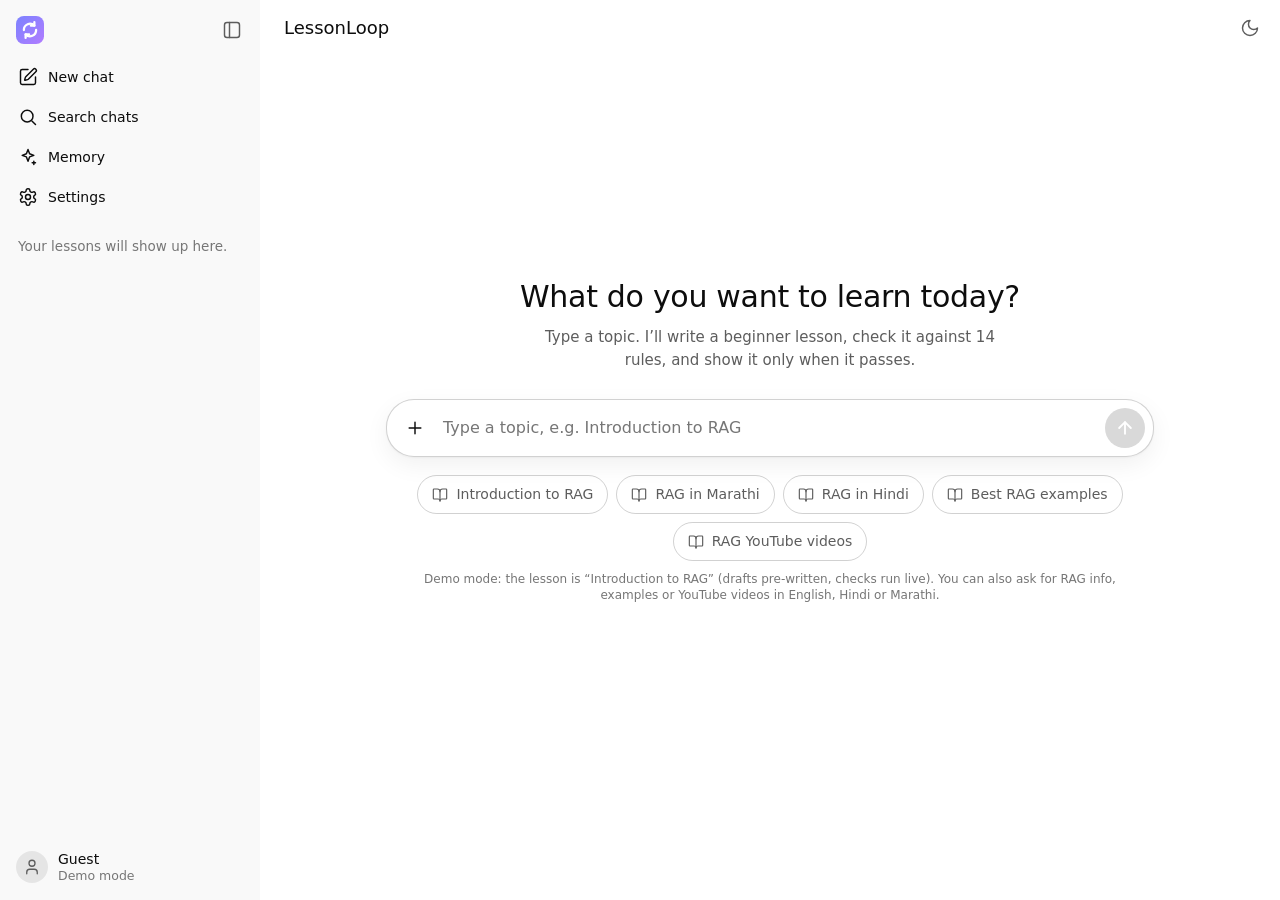
==== commit 8c92742c: "Add the RAG library: info, examples and YouTube videos in English, Hindi and Marathi - frontend/js/r" ====
--- a/frontend/index.html
+++ b/frontend/index.html
@@ -224,6 +224,7 @@
   <script src="js/engine.js"></script>
   <script src="js/chat-store.js"></script>
   <script src="js/chat-ui.js"></script>
+  <script src="js/rag-kb.js"></script>
   <script src="js/chat.js"></script>
 </body>
 </html>
--- a/frontend/css/chat.css
+++ b/frontend/css/chat.css
@@ -205,6 +205,8 @@
 .prose li::marker { color: var(--text-2); }
 .prose blockquote { margin: 0 0 20px; padding: 2px 0 2px 16px; border-left: 3px solid var(--border-strong); color: var(--text-2); }
 .prose code { padding: .15em .4em; border-radius: 6px; background: var(--bg-active); font: .875em var(--mono); }
+.prose a { color: var(--accent); text-decoration: underline; text-underline-offset: 3px; }
+.prose a:hover { text-decoration-thickness: 2px; }
 
 .caret { display: inline-block; width: .62em; height: .62em; margin-left: 4px; border-radius: 50%; background: var(--text); vertical-align: baseline; animation: caret 1s ease-in-out infinite; }
 
